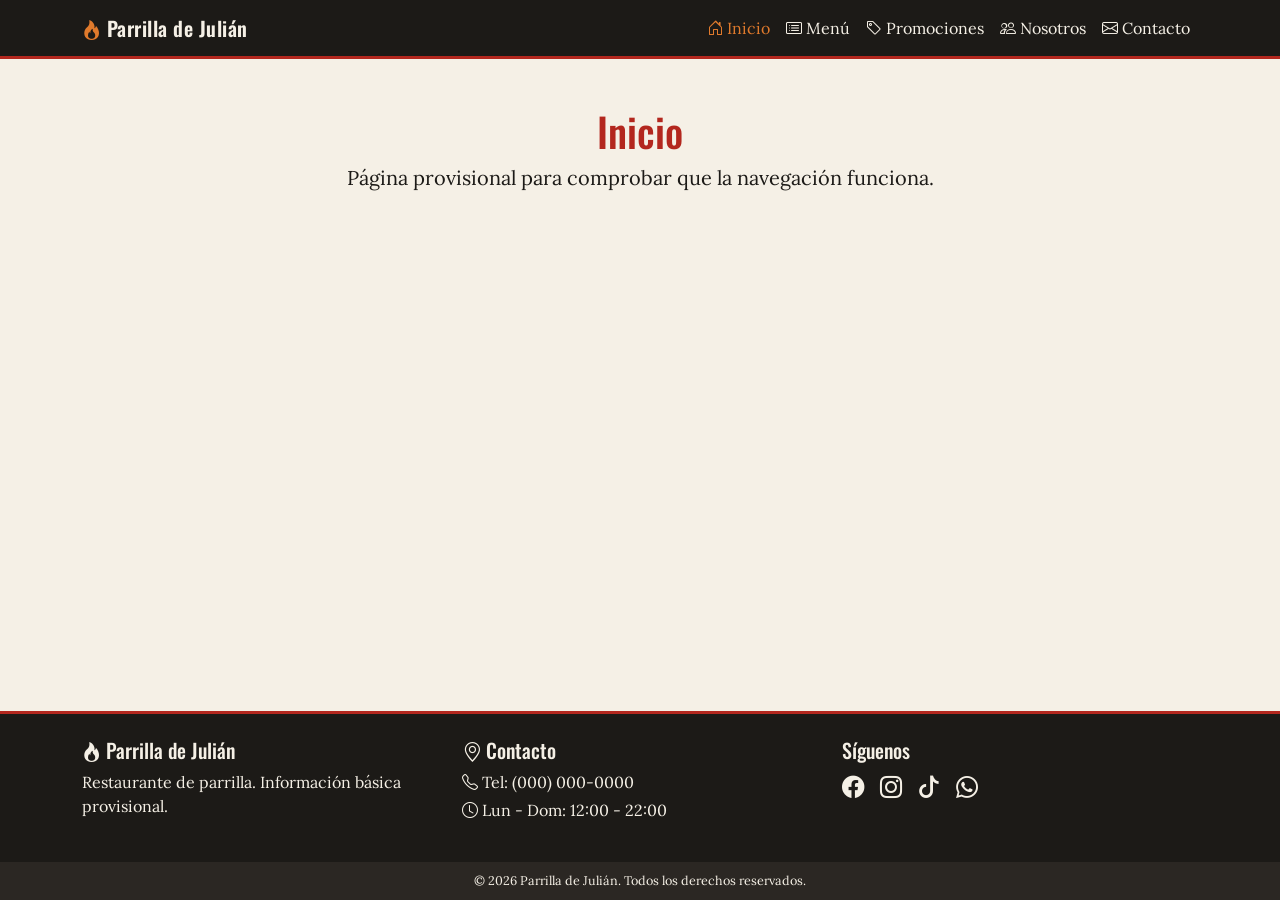
==== index.html @ 2fc9e14a "Estructura inicial" ====
<!DOCTYPE html>
<html lang="es">
<head>
  <meta charset="UTF-8">
  <meta name="viewport" content="width=device-width, initial-scale=1.0">
  <title>Parrilla de Julián | Inicio</title>
  <link href="https://cdn.jsdelivr.net/npm/bootstrap@5.3.3/dist/css/bootstrap.min.css" rel="stylesheet">
  <link href="https://cdn.jsdelivr.net/npm/bootstrap-icons@1.11.3/font/bootstrap-icons.min.css" rel="stylesheet">
  <link rel="preconnect" href="https://fonts.googleapis.com">
  <link rel="preconnect" href="https://fonts.gstatic.com" crossorigin>
  <link href="https://fonts.googleapis.com/css2?family=Lora:ital,wght@0,400;0,500;1,400&family=Oswald:wght@400;500;600;700&display=swap" rel="stylesheet">
  <link href="css/estilos.css" rel="stylesheet">
</head>
<body>
  <header>
    <nav class="navbar navbar-expand-lg navbar-dark navbar-parrilla">
      <div class="container">
        <a class="navbar-brand" href="index.html">
          <i class="bi bi-fire me-1"></i>Parrilla de Julián
        </a>
        <button class="navbar-toggler" type="button" data-bs-toggle="collapse" data-bs-target="#navbarNav" aria-controls="navbarNav" aria-expanded="false" aria-label="Abrir menú de navegación">
          <span class="navbar-toggler-icon"></span>
        </button>
        <div class="collapse navbar-collapse" id="navbarNav">
          <ul class="navbar-nav ms-auto">
            <li class="nav-item">
              <a class="nav-link active" aria-current="page" href="index.html"><i class="bi bi-house-door me-1"></i>Inicio</a>
            </li>
            <li class="nav-item">
              <a class="nav-link" href="menu.html"><i class="bi bi-card-list me-1"></i>Menú</a>
            </li>
            <li class="nav-item">
              <a class="nav-link" href="promociones.html"><i class="bi bi-tag me-1"></i>Promociones</a>
            </li>
            <li class="nav-item">
              <a class="nav-link" href="nosotros.html"><i class="bi bi-people me-1"></i>Nosotros</a>
            </li>
            <li class="nav-item">
              <a class="nav-link" href="contacto.html"><i class="bi bi-envelope me-1"></i>Contacto</a>
            </li>
          </ul>
        </div>
      </div>
    </nav>
  </header>

  <main class="container py-5">
    <section class="text-center">
      <h1 class="titulo-provisional">Inicio</h1>
      <p class="lead">Página provisional para comprobar que la navegación funciona.</p>
    </section>
  </main>

  <footer class="footer-parrilla mt-auto">
    <div class="container py-4">
      <div class="row text-center text-md-start">
        <div class="col-md-4 mb-3">
          <h2 class="h5"><i class="bi bi-fire me-1"></i>Parrilla de Julián</h2>
          <p class="mb-0">Restaurante de parrilla. Información básica provisional.</p>
        </div>
        <div class="col-md-4 mb-3">
          <h2 class="h5"><i class="bi bi-geo-alt me-1"></i>Contacto</h2>
          <p class="mb-1"><i class="bi bi-telephone me-1"></i>Tel: (000) 000-0000</p>
          <p class="mb-0"><i class="bi bi-clock me-1"></i>Lun - Dom: 12:00 - 22:00</p>
        </div>
        <div class="col-md-4 mb-3">
          <h2 class="h5">Síguenos</h2>
          <div class="redes">
            <a href="#" aria-label="Facebook"><i class="bi bi-facebook"></i></a>
            <a href="#" aria-label="Instagram"><i class="bi bi-instagram"></i></a>
            <a href="#" aria-label="TikTok"><i class="bi bi-tiktok"></i></a>
            <a href="#" aria-label="WhatsApp"><i class="bi bi-whatsapp"></i></a>
          </div>
        </div>
      </div>
    </div>
    <div class="footer-copy text-center py-2">
      <small>&copy; 2026 Parrilla de Julián. Todos los derechos reservados.</small>
    </div>
  </footer>

  <script src="https://cdn.jsdelivr.net/npm/bootstrap@5.3.3/dist/js/bootstrap.bundle.min.js"></script>
</body>
</html>
---- css/estilos.css ----
:root {
  --carbon: #1c1a17;
  --carbon-claro: #2b2723;
  --brasa: #b3271e;
  --fuego: #e07a2c;
  --dorado: #c9a227;
  --hueso: #f5f0e6;
  --humo: #6c6460;

  --fuente-titulos: "Oswald", sans-serif;
  --fuente-texto: "Lora", serif;
}

body {
  font-family: var(--fuente-texto);
  background-color: var(--hueso);
  color: var(--carbon);
  display: flex;
  flex-direction: column;
  min-height: 100vh;
}

h1, h2, h3, .navbar-brand {
  font-family: var(--fuente-titulos);
}

.navbar-parrilla {
  background-color: var(--carbon);
  border-bottom: 3px solid var(--brasa);
}

.navbar-parrilla .navbar-brand {
  color: var(--hueso);
  font-weight: 600;
  letter-spacing: 0.5px;
}

.navbar-parrilla .navbar-brand i {
  color: var(--fuego);
}

.navbar-parrilla .nav-link {
  color: var(--hueso);
}

.navbar-parrilla .nav-link:hover,
.navbar-parrilla .nav-link.active {
  color: var(--fuego);
}

main {
  flex: 1;
}

.titulo-provisional {
  color: var(--brasa);
}

.footer-parrilla {
  background-color: var(--carbon);
  color: var(--hueso);
  border-top: 3px solid var(--brasa);
}

.footer-parrilla a {
  color: var(--hueso);
  text-decoration: none;
}

.footer-parrilla a:hover {
  color: var(--fuego);
}

.footer-parrilla .redes a {
  font-size: 1.4rem;
  margin-right: 0.75rem;
}

.footer-copy {
  background-color: var(--carbon-claro);
  font-size: 0.9rem;
}
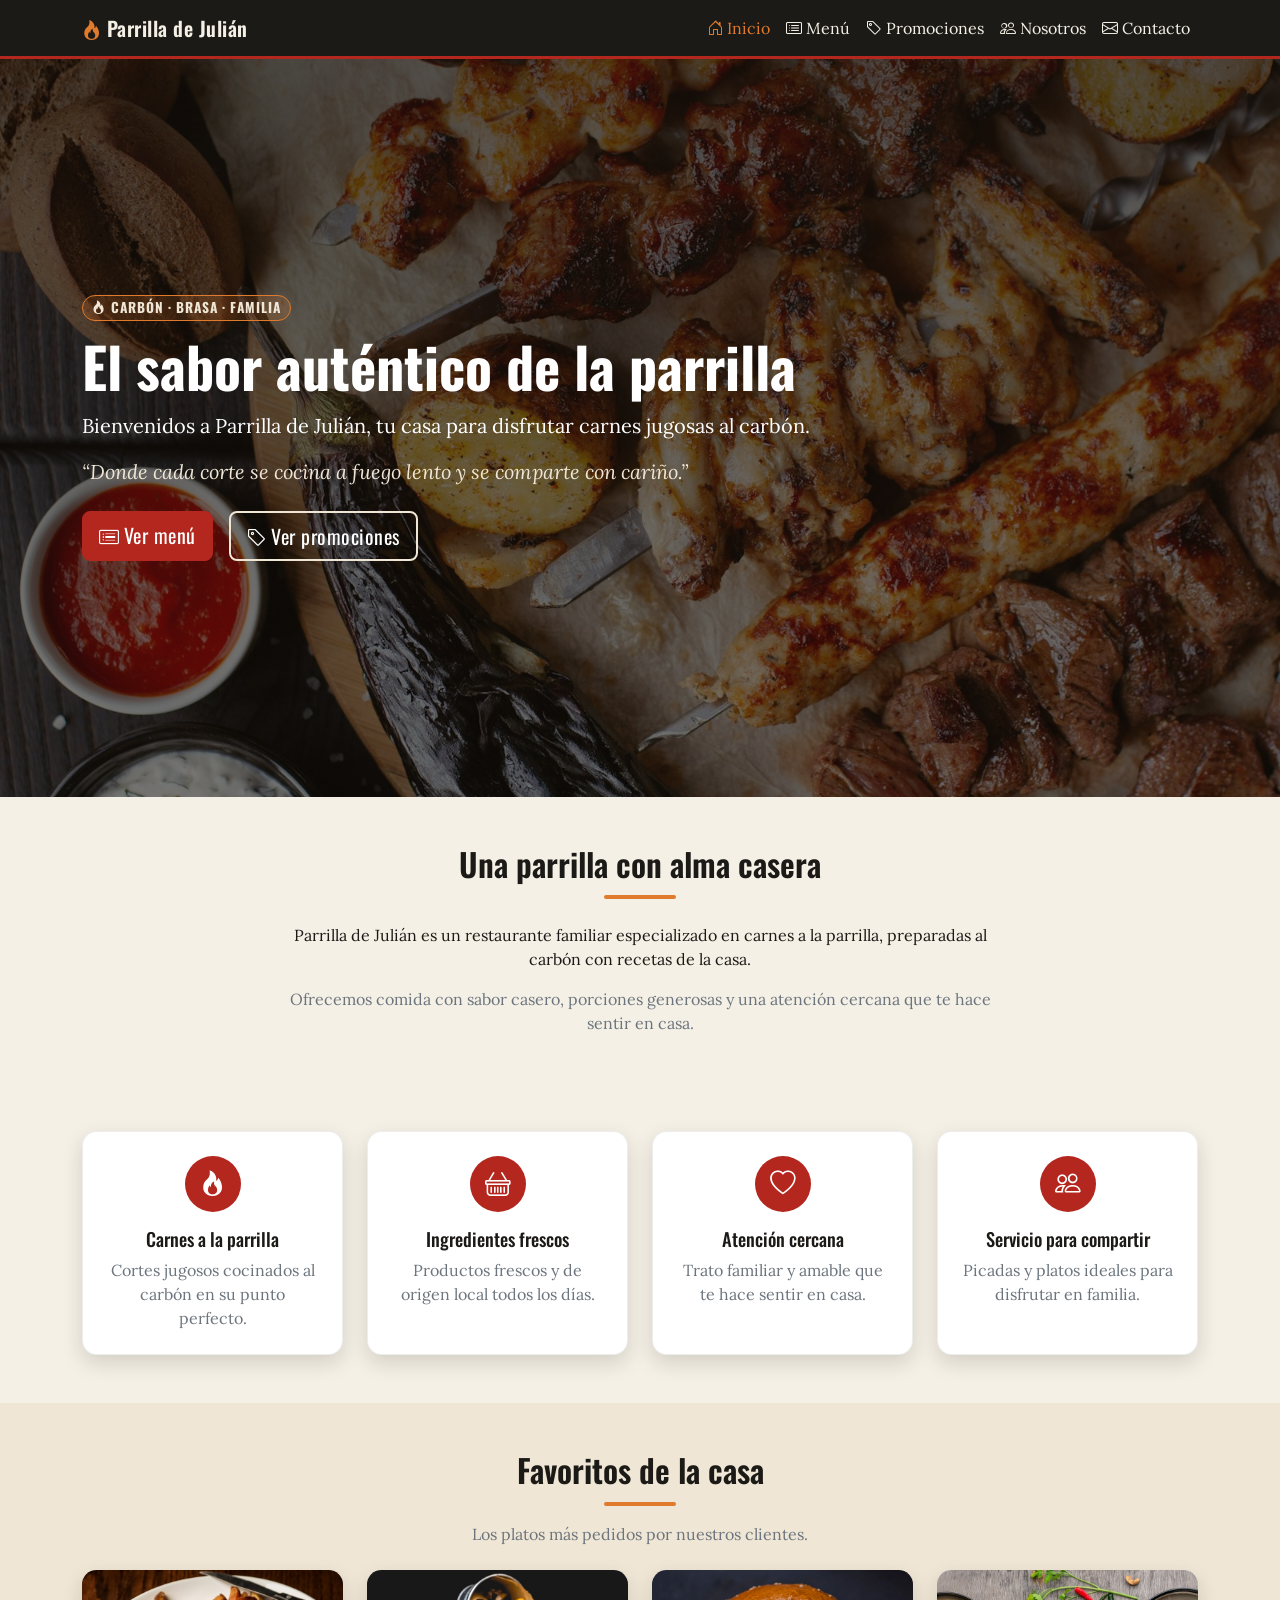
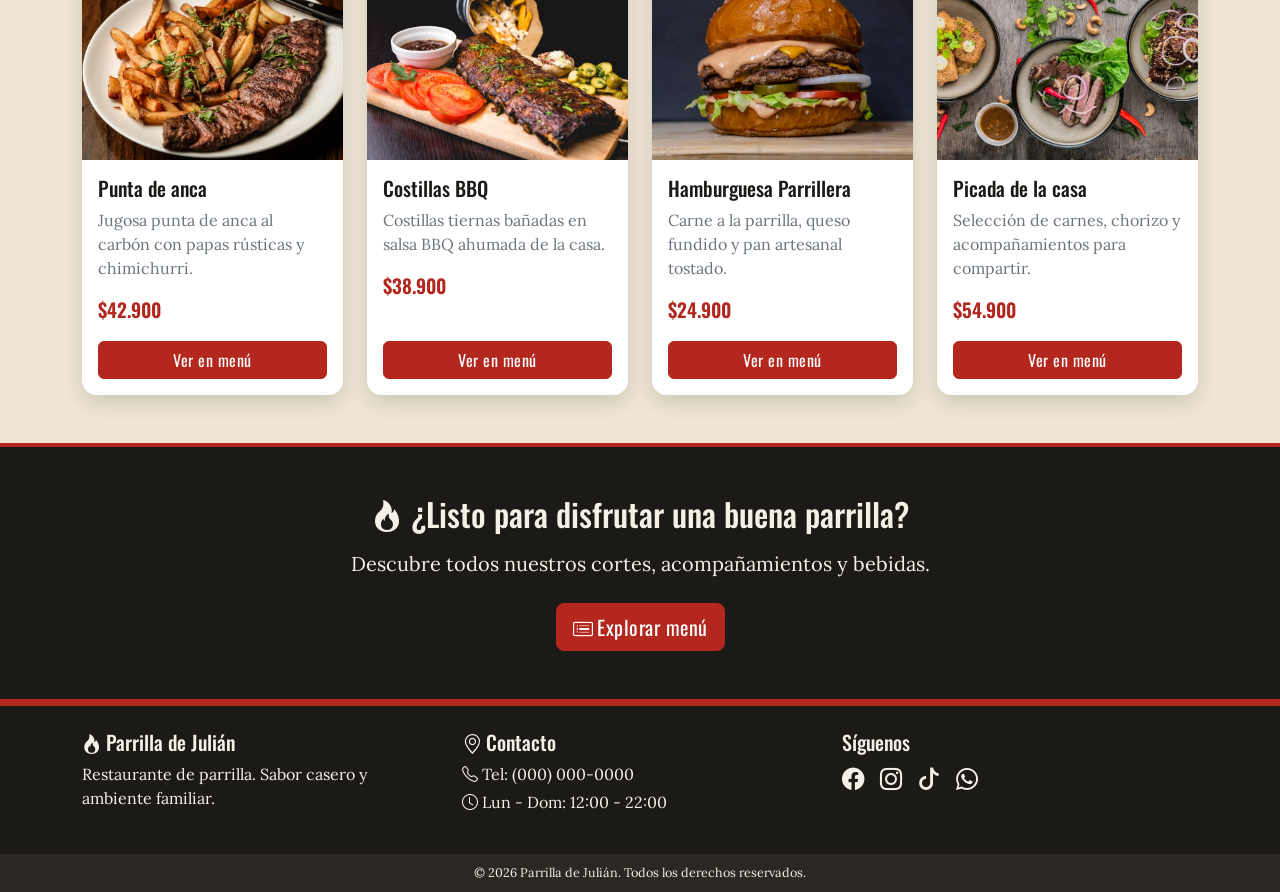
==== commit 32e9d1e5: "Add hero section and update homepage content with new images and descriptions" ====
--- a/index.html
+++ b/index.html
@@ -3,6 +3,7 @@
 <head>
   <meta charset="UTF-8">
   <meta name="viewport" content="width=device-width, initial-scale=1.0">
+  <meta name="description" content="Parrilla de Julián: carnes a la parrilla con sabor casero y atención cercana.">
   <title>Parrilla de Julián | Inicio</title>
   <link href="https://cdn.jsdelivr.net/npm/bootstrap@5.3.3/dist/css/bootstrap.min.css" rel="stylesheet">
   <link href="https://cdn.jsdelivr.net/npm/bootstrap-icons@1.11.3/font/bootstrap-icons.min.css" rel="stylesheet">
@@ -44,10 +45,139 @@
     </nav>
   </header>
 
-  <main class="container py-5">
-    <section class="text-center">
-      <h1 class="titulo-provisional">Inicio</h1>
-      <p class="lead">Página provisional para comprobar que la navegación funciona.</p>
+  <main>
+    <section class="hero">
+      <div class="hero-overlay"></div>
+      <div class="container hero-contenido py-5">
+        <div class="row">
+          <div class="col-12 col-lg-8">
+            <span class="badge rounded-pill hero-etiqueta mb-3"><i class="bi bi-fire me-1"></i>Carbón · Brasa · Familia</span>
+            <h1 class="display-4">El sabor auténtico de la parrilla</h1>
+            <p class="lead mt-3">Bienvenidos a Parrilla de Julián, tu casa para disfrutar carnes jugosas al carbón.</p>
+            <p class="frase fs-5">“Donde cada corte se cocina a fuego lento y se comparte con cariño.”</p>
+            <div class="d-flex flex-column flex-sm-row gap-3 mt-4">
+              <a href="menu.html" class="btn btn-brasa btn-lg"><i class="bi bi-card-list me-1"></i>Ver menú</a>
+              <a href="promociones.html" class="btn btn-fuego btn-lg"><i class="bi bi-tag me-1"></i>Ver promociones</a>
+            </div>
+          </div>
+        </div>
+      </div>
+    </section>
+
+    <section class="presentacion py-5">
+      <div class="container">
+        <div class="row justify-content-center">
+          <div class="col-12 col-lg-8 text-center">
+            <h2 class="seccion-titulo">Una parrilla con alma casera</h2>
+            <div class="separador"></div>
+            <p class="mt-4">Parrilla de Julián es un restaurante familiar especializado en carnes a la parrilla, preparadas al carbón con recetas de la casa.</p>
+            <p class="mb-0 text-secondary">Ofrecemos comida con sabor casero, porciones generosas y una atención cercana que te hace sentir en casa.</p>
+          </div>
+        </div>
+      </div>
+    </section>
+
+    <section class="py-5">
+      <div class="container">
+        <div class="row g-4 text-center">
+          <div class="col-12 col-sm-6 col-lg-3 d-flex align-items-stretch">
+            <article class="dato-card p-4 w-100">
+              <span class="dato-icono mb-3"><i class="bi bi-fire"></i></span>
+              <h3>Carnes a la parrilla</h3>
+              <p class="text-secondary mb-0">Cortes jugosos cocinados al carbón en su punto perfecto.</p>
+            </article>
+          </div>
+          <div class="col-12 col-sm-6 col-lg-3 d-flex align-items-stretch">
+            <article class="dato-card p-4 w-100">
+              <span class="dato-icono mb-3"><i class="bi bi-basket"></i></span>
+              <h3>Ingredientes frescos</h3>
+              <p class="text-secondary mb-0">Productos frescos y de origen local todos los días.</p>
+            </article>
+          </div>
+          <div class="col-12 col-sm-6 col-lg-3 d-flex align-items-stretch">
+            <article class="dato-card p-4 w-100">
+              <span class="dato-icono mb-3"><i class="bi bi-heart"></i></span>
+              <h3>Atención cercana</h3>
+              <p class="text-secondary mb-0">Trato familiar y amable que te hace sentir en casa.</p>
+            </article>
+          </div>
+          <div class="col-12 col-sm-6 col-lg-3 d-flex align-items-stretch">
+            <article class="dato-card p-4 w-100">
+              <span class="dato-icono mb-3"><i class="bi bi-people"></i></span>
+              <h3>Servicio para compartir</h3>
+              <p class="text-secondary mb-0">Picadas y platos ideales para disfrutar en familia.</p>
+            </article>
+          </div>
+        </div>
+      </div>
+    </section>
+
+    <section class="favoritos py-5">
+      <div class="container">
+        <div class="text-center mb-4">
+          <h2 class="seccion-titulo">Favoritos de la casa</h2>
+          <div class="separador"></div>
+          <p class="text-secondary mt-3">Los platos más pedidos por nuestros clientes.</p>
+        </div>
+        <div class="row g-4">
+          <div class="col-12 col-sm-6 col-lg-3 d-flex align-items-stretch">
+            <article class="card producto-card h-100 w-100">
+              <img src="img/punta-anca.jpg" class="card-img-top" alt="Punta de anca a la parrilla">
+              <div class="card-body d-flex flex-column">
+                <h3 class="card-title h5">Punta de anca</h3>
+                <p class="card-text text-secondary">Jugosa punta de anca al carbón con papas rústicas y chimichurri.</p>
+                <p class="precio mb-3">$42.900</p>
+                <a href="menu.html" class="btn btn-brasa mt-auto">Ver en menú</a>
+              </div>
+            </article>
+          </div>
+          <div class="col-12 col-sm-6 col-lg-3 d-flex align-items-stretch">
+            <article class="card producto-card h-100 w-100">
+              <img src="img/costillas-bbq.jpg" class="card-img-top" alt="Costillas BBQ a la parrilla">
+              <div class="card-body d-flex flex-column">
+                <h3 class="card-title h5">Costillas BBQ</h3>
+                <p class="card-text text-secondary">Costillas tiernas bañadas en salsa BBQ ahumada de la casa.</p>
+                <p class="precio mb-3">$38.900</p>
+                <a href="menu.html" class="btn btn-brasa mt-auto">Ver en menú</a>
+              </div>
+            </article>
+          </div>
+          <div class="col-12 col-sm-6 col-lg-3 d-flex align-items-stretch">
+            <article class="card producto-card h-100 w-100">
+              <img src="img/hamburguesa-parrillera.jpg" class="card-img-top" alt="Hamburguesa parrillera con queso">
+              <div class="card-body d-flex flex-column">
+                <h3 class="card-title h5">Hamburguesa Parrillera</h3>
+                <p class="card-text text-secondary">Carne a la parrilla, queso fundido y pan artesanal tostado.</p>
+                <p class="precio mb-3">$24.900</p>
+                <a href="menu.html" class="btn btn-brasa mt-auto">Ver en menú</a>
+              </div>
+            </article>
+          </div>
+          <div class="col-12 col-sm-6 col-lg-3 d-flex align-items-stretch">
+            <article class="card producto-card h-100 w-100">
+              <img src="img/picada-casa.jpg" class="card-img-top" alt="Picada de la casa para compartir">
+              <div class="card-body d-flex flex-column">
+                <h3 class="card-title h5">Picada de la casa</h3>
+                <p class="card-text text-secondary">Selección de carnes, chorizo y acompañamientos para compartir.</p>
+                <p class="precio mb-3">$54.900</p>
+                <a href="menu.html" class="btn btn-brasa mt-auto">Ver en menú</a>
+              </div>
+            </article>
+          </div>
+        </div>
+      </div>
+    </section>
+
+    <section class="cta-final py-5 text-center">
+      <div class="container">
+        <div class="row justify-content-center">
+          <div class="col-12 col-lg-8">
+            <h2><i class="bi bi-fire me-2"></i>¿Listo para disfrutar una buena parrilla?</h2>
+            <p class="lead mt-3 mb-4">Descubre todos nuestros cortes, acompañamientos y bebidas.</p>
+            <a href="menu.html" class="btn btn-brasa btn-lg"><i class="bi bi-card-list me-1"></i>Explorar menú</a>
+          </div>
+        </div>
+      </div>
     </section>
   </main>
 
@@ -56,7 +186,7 @@
       <div class="row text-center text-md-start">
         <div class="col-md-4 mb-3">
           <h2 class="h5"><i class="bi bi-fire me-1"></i>Parrilla de Julián</h2>
-          <p class="mb-0">Restaurante de parrilla. Información básica provisional.</p>
+          <p class="mb-0">Restaurante de parrilla. Sabor casero y ambiente familiar.</p>
         </div>
         <div class="col-md-4 mb-3">
           <h2 class="h5"><i class="bi bi-geo-alt me-1"></i>Contacto</h2>
--- a/css/estilos.css
+++ b/css/estilos.css
@@ -2,13 +2,22 @@
   --carbon: #1c1a17;
   --carbon-claro: #2b2723;
   --brasa: #b3271e;
+  --brasa-oscura: #8c1d16;
   --fuego: #e07a2c;
   --dorado: #c9a227;
   --hueso: #f5f0e6;
+  --crema: #efe6d5;
   --humo: #6c6460;
 
   --fuente-titulos: "Oswald", sans-serif;
   --fuente-texto: "Lora", serif;
+
+  --radio: 0.9rem;
+  --sombra: 0 0.5rem 1.25rem rgba(28, 26, 23, 0.15);
+}
+
+html, body {
+  overflow-x: hidden;
 }
 
 body {
@@ -20,10 +29,19 @@
   min-height: 100vh;
 }
 
+img {
+  max-width: 100%;
+}
+
 h1, h2, h3, .navbar-brand {
   font-family: var(--fuente-titulos);
 }
 
+main {
+  flex: 1;
+}
+
+/* Navbar */
 .navbar-parrilla {
   background-color: var(--carbon);
   border-bottom: 3px solid var(--brasa);
@@ -48,14 +66,163 @@
   color: var(--fuego);
 }
 
-main {
-  flex: 1;
-}
-
-.titulo-provisional {
+/* Hero */
+.hero {
+  position: relative;
+  min-height: 82vh;
+  display: flex;
+  align-items: center;
+  color: #fff;
+  background: url("../img/hero-parrilla.jpg") center / cover no-repeat;
+}
+
+.hero-overlay {
+  position: absolute;
+  inset: 0;
+  background: linear-gradient(rgba(20, 14, 10, 0.72), rgba(20, 14, 10, 0.55));
+}
+
+.hero-contenido {
+  position: relative;
+  z-index: 1;
+}
+
+.hero-etiqueta {
+  background-color: rgba(224, 122, 44, 0.18);
+  border: 1px solid var(--fuego);
+  color: var(--crema);
+  font-family: var(--fuente-titulos);
+  letter-spacing: 1px;
+  text-transform: uppercase;
+  font-size: 0.85rem;
+}
+
+.hero h1 {
+  font-weight: 700;
+  line-height: 1.05;
+}
+
+.hero .frase {
+  color: var(--crema);
+  font-style: italic;
+}
+
+/* Botones */
+.btn-brasa {
+  background-color: var(--brasa);
+  border-color: var(--brasa);
+  color: #fff;
+  font-family: var(--fuente-titulos);
+  letter-spacing: 0.5px;
+}
+
+.btn-brasa:hover {
+  background-color: var(--brasa-oscura);
+  border-color: var(--brasa-oscura);
+  color: #fff;
+}
+
+.btn-fuego {
+  border: 2px solid var(--crema);
+  color: #fff;
+  font-family: var(--fuente-titulos);
+  letter-spacing: 0.5px;
+}
+
+.btn-fuego:hover {
+  background-color: var(--crema);
+  color: var(--carbon);
+}
+
+/* Secciones */
+.seccion-titulo {
+  color: var(--carbon);
+  font-weight: 600;
+}
+
+.separador {
+  width: 72px;
+  height: 4px;
+  background-color: var(--fuego);
+  border-radius: 4px;
+  margin: 0.75rem auto 0;
+}
+
+.presentacion {
+  background-color: var(--hueso);
+}
+
+/* Datos rápidos */
+.dato-card {
+  background-color: #fff;
+  border: 1px solid rgba(28, 26, 23, 0.08);
+  border-radius: var(--radio);
+  box-shadow: var(--sombra);
+  transition: transform 0.25s ease, box-shadow 0.25s ease;
+}
+
+.dato-card:hover {
+  transform: translateY(-5px);
+}
+
+.dato-icono {
+  width: 56px;
+  height: 56px;
+  display: inline-flex;
+  align-items: center;
+  justify-content: center;
+  font-size: 1.6rem;
+  color: #fff;
+  background-color: var(--brasa);
+  border-radius: 50%;
+}
+
+.dato-card h3 {
+  font-size: 1.15rem;
+}
+
+/* Productos */
+.favoritos {
+  background-color: var(--crema);
+}
+
+.producto-card {
+  border: none;
+  border-radius: var(--radio);
+  box-shadow: var(--sombra);
+  overflow: hidden;
+  transition: transform 0.25s ease, box-shadow 0.25s ease;
+}
+
+.producto-card:hover {
+  transform: translateY(-5px);
+}
+
+.producto-card .card-img-top {
+  height: 190px;
+  object-fit: cover;
+}
+
+.producto-card .card-title {
+  color: var(--carbon);
+}
+
+.precio {
+  font-family: var(--fuente-titulos);
   color: var(--brasa);
-}
-
+  font-weight: 600;
+  font-size: 1.2rem;
+}
+
+/* CTA final */
+.cta-final {
+  background-color: var(--carbon);
+  color: var(--hueso);
+  border-top: 4px solid var(--brasa);
+  border-bottom: 4px solid var(--brasa);
+}
+
+/* Footer */
 .footer-parrilla {
   background-color: var(--carbon);
   color: var(--hueso);
@@ -80,3 +247,14 @@
   background-color: var(--carbon-claro);
   font-size: 0.9rem;
 }
+
+@media (max-width: 575.98px) {
+  .hero {
+    min-height: 92vh;
+    text-align: center;
+  }
+
+  .hero .d-flex {
+    justify-content: center;
+  }
+}
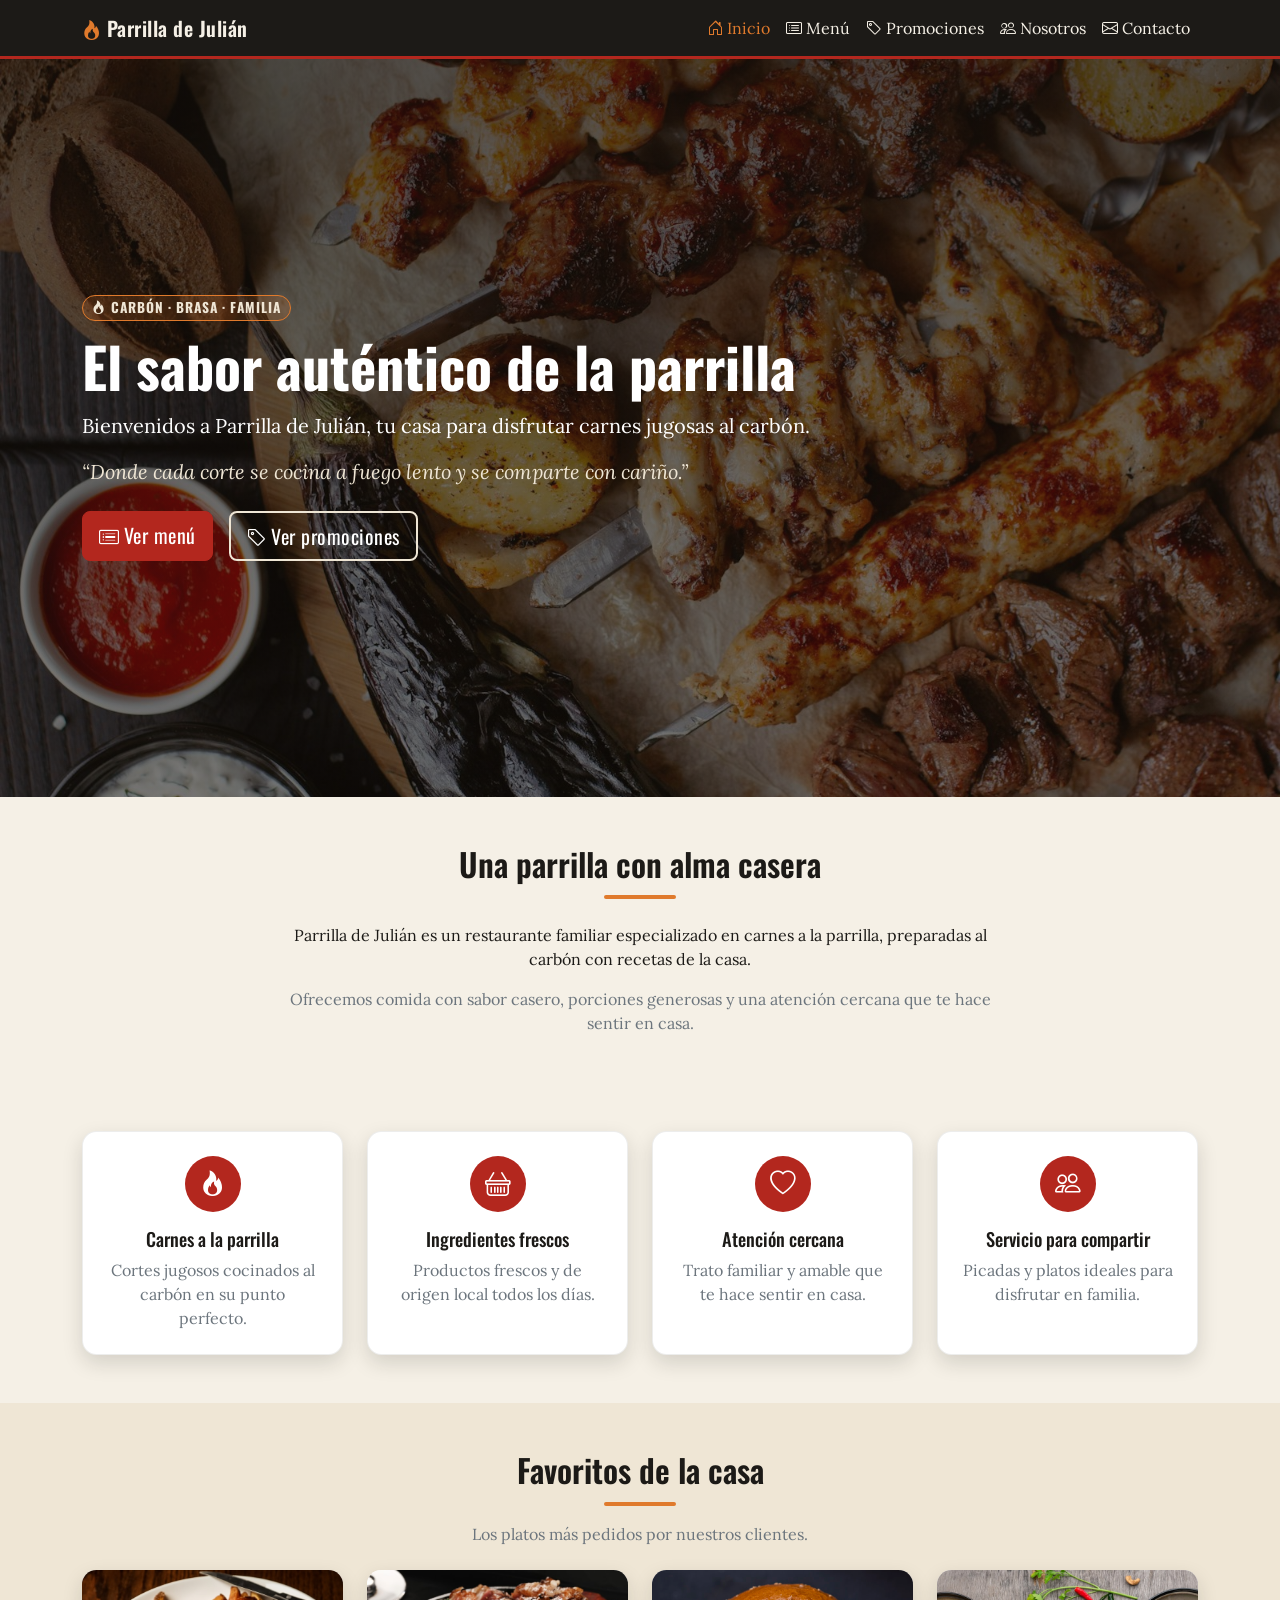
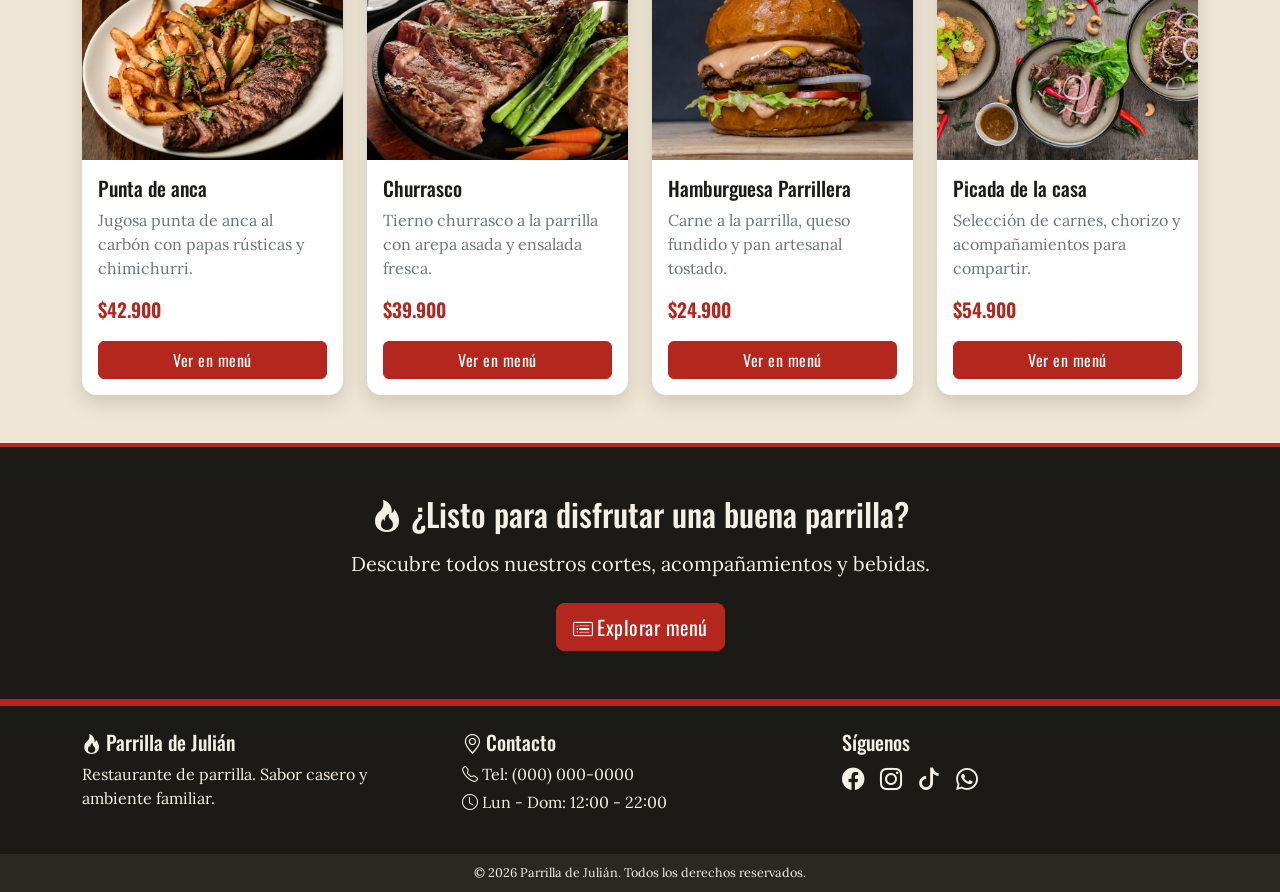
==== commit 5ecce15e: "Update README, enhance contacto and promociones pages, and improve styles for better responsiveness " ====
--- a/index.html
+++ b/index.html
@@ -133,11 +133,11 @@
           </div>
           <div class="col-12 col-sm-6 col-lg-3 d-flex align-items-stretch">
             <article class="card producto-card h-100 w-100">
-              <img src="img/costillas-bbq.jpg" class="card-img-top" alt="Costillas BBQ a la parrilla">
-              <div class="card-body d-flex flex-column">
-                <h3 class="card-title h5">Costillas BBQ</h3>
-                <p class="card-text text-secondary">Costillas tiernas bañadas en salsa BBQ ahumada de la casa.</p>
-                <p class="precio mb-3">$38.900</p>
+              <img src="img/churrasco.jpg" class="card-img-top" alt="Churrasco a la parrilla en su punto">
+              <div class="card-body d-flex flex-column">
+                <h3 class="card-title h5">Churrasco</h3>
+                <p class="card-text text-secondary">Tierno churrasco a la parrilla con arepa asada y ensalada fresca.</p>
+                <p class="precio mb-3">$39.900</p>
                 <a href="menu.html" class="btn btn-brasa mt-auto">Ver en menú</a>
               </div>
             </article>
--- a/css/estilos.css
+++ b/css/estilos.css
@@ -248,6 +248,186 @@
   font-size: 0.9rem;
 }
 
+/* Menú */
+.menu-encabezado {
+  background-color: var(--carbon);
+  color: var(--hueso);
+  border-bottom: 4px solid var(--brasa);
+}
+
+.categoria-titulo {
+  font-weight: 600;
+}
+
+.categoria-titulo i {
+  color: var(--brasa);
+}
+
+.separador-izq {
+  width: 72px;
+  height: 4px;
+  background-color: var(--fuego);
+  border-radius: 4px;
+  margin-top: 0.5rem;
+}
+
+.badge-brasa {
+  background-color: var(--brasa);
+  font-family: var(--fuente-titulos);
+  letter-spacing: 0.5px;
+}
+
+/* Promociones */
+.promo-encabezado {
+  background-color: var(--carbon);
+  color: var(--hueso);
+  border-bottom: 4px solid var(--brasa);
+}
+
+.promo-destacada {
+  border-left: 6px solid var(--brasa);
+  box-shadow: var(--sombra);
+}
+
+.promo-destacada-img {
+  max-width: 220px;
+}
+
+.propuesta-img {
+  min-height: 220px;
+}
+
+.promocion-card {
+  border: none;
+  border-radius: var(--radio);
+  box-shadow: var(--sombra);
+  overflow: hidden;
+  transition: transform 0.25s ease, box-shadow 0.25s ease;
+}
+
+.promocion-card:hover {
+  transform: translateY(-5px);
+}
+
+.promocion-card .card-img-top {
+  height: 200px;
+  object-fit: cover;
+}
+
+/* Nosotros */
+.nosotros-encabezado {
+  background-color: var(--carbon);
+  color: var(--hueso);
+  border-bottom: 4px solid var(--brasa);
+}
+
+.historia-img {
+  border-radius: var(--radio);
+  box-shadow: var(--sombra);
+  height: 100%;
+  min-height: 280px;
+  object-fit: cover;
+}
+
+.mision-card {
+  border: none;
+  border-top: 5px solid var(--brasa);
+  border-radius: var(--radio);
+  box-shadow: var(--sombra);
+}
+
+.mision-card.vision {
+  border-top-color: var(--fuego);
+}
+
+/* Contacto */
+.contacto-encabezado {
+  background-color: var(--carbon);
+  color: var(--hueso);
+  border-bottom: 4px solid var(--brasa);
+}
+
+.contacto-info {
+  border: none;
+  border-radius: var(--radio);
+  box-shadow: var(--sombra);
+}
+
+.contacto-item {
+  display: flex;
+  gap: 0.9rem;
+  align-items: flex-start;
+}
+
+.contacto-item i {
+  font-size: 1.4rem;
+  color: var(--brasa);
+}
+
+.formulario-contacto {
+  border: none;
+  border-radius: var(--radio);
+  box-shadow: var(--sombra);
+}
+
+.redes-contacto a {
+  display: inline-flex;
+  align-items: center;
+  justify-content: center;
+  width: 44px;
+  height: 44px;
+  font-size: 1.3rem;
+  color: var(--hueso);
+  background-color: var(--carbon);
+  border-radius: 50%;
+  margin-right: 0.6rem;
+  text-decoration: none;
+}
+
+.redes-contacto a:hover {
+  background-color: var(--brasa);
+  color: #fff;
+}
+
+/* Validación visual del teléfono (sin JavaScript) */
+.formulario-contacto #telefono:not(:placeholder-shown):invalid {
+  border-color: var(--brasa);
+  background-image: url("data:image/svg+xml,%3csvg xmlns='http://www.w3.org/2000/svg' viewBox='0 0 12 12' width='12' height='12' fill='none' stroke='%23b3271e'%3e%3ccircle cx='6' cy='6' r='4.5'/%3e%3cpath stroke-linejoin='round' d='M5.8 3.6h.4L6 6.5z'/%3e%3ccircle cx='6' cy='8.2' r='.6' fill='%23b3271e' stroke='none'/%3e%3c/svg%3e");
+  background-repeat: no-repeat;
+  background-position: right calc(0.375em + 0.1875rem) center;
+  background-size: calc(0.75em + 0.375rem) calc(0.75em + 0.375rem);
+}
+
+.formulario-contacto #telefono:not(:placeholder-shown):invalid:focus {
+  border-color: var(--brasa);
+  box-shadow: 0 0 0 0.25rem rgba(179, 39, 30, 0.25);
+}
+
+.formulario-contacto #telefono:not(:placeholder-shown):valid {
+  border-color: #198754;
+  background-image: url("data:image/svg+xml,%3csvg xmlns='http://www.w3.org/2000/svg' viewBox='0 0 8 8'%3e%3cpath fill='%23198754' d='M2.3 6.73.6 4.53c-.4-1.04.46-1.4 1.1-.8l1.1 1.4 3.4-3.8c.6-.63 1.6-.27 1.2.7l-4 4.6c-.43.5-.8.4-1.1.1z'/%3e%3c/svg%3e");
+  background-repeat: no-repeat;
+  background-position: right calc(0.375em + 0.1875rem) center;
+  background-size: calc(0.75em + 0.375rem) calc(0.75em + 0.375rem);
+}
+
+.formulario-contacto #telefono:not(:placeholder-shown):valid:focus {
+  border-color: #198754;
+  box-shadow: 0 0 0 0.25rem rgba(25, 135, 84, 0.25);
+}
+
+.precio-anterior {
+  color: var(--humo);
+  text-decoration: line-through;
+}
+
+.precio-promo {
+  font-family: var(--fuente-titulos);
+  color: var(--brasa);
+  font-weight: 600;
+  font-size: 1.25rem;
+}
+
 @media (max-width: 575.98px) {
   .hero {
     min-height: 92vh;
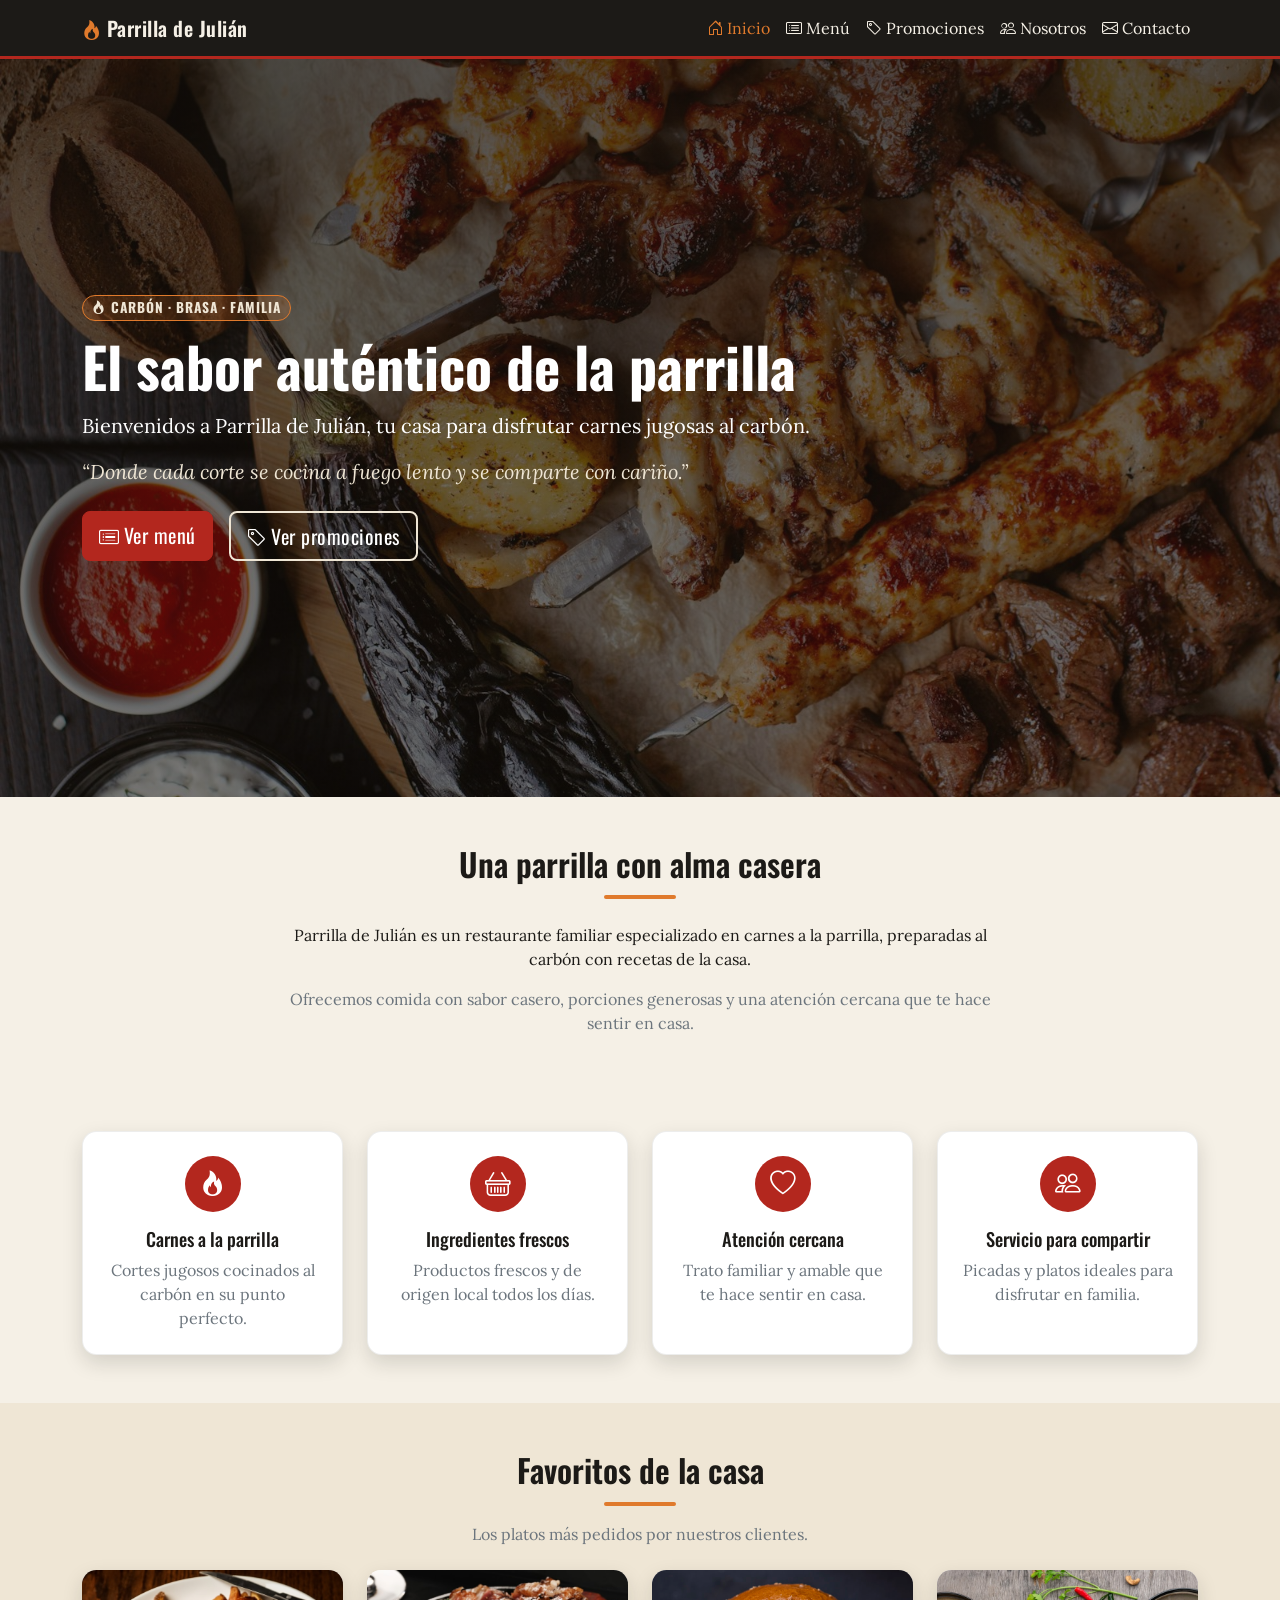
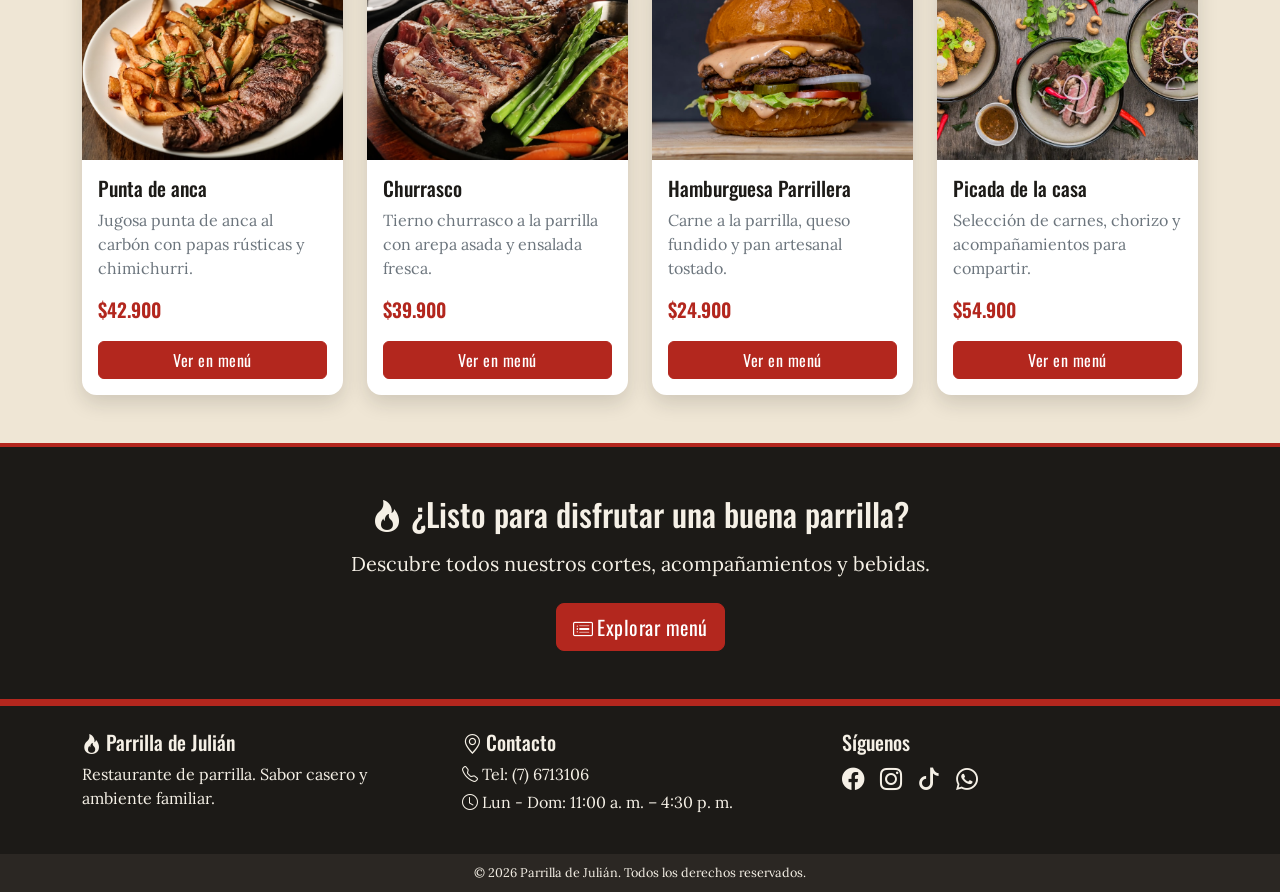
==== commit fd482b14: "Update contact information and social media links across multiple pages; enhance README description " ====
--- a/index.html
+++ b/index.html
@@ -190,16 +190,16 @@
         </div>
         <div class="col-md-4 mb-3">
           <h2 class="h5"><i class="bi bi-geo-alt me-1"></i>Contacto</h2>
-          <p class="mb-1"><i class="bi bi-telephone me-1"></i>Tel: (000) 000-0000</p>
-          <p class="mb-0"><i class="bi bi-clock me-1"></i>Lun - Dom: 12:00 - 22:00</p>
+          <p class="mb-1"><i class="bi bi-telephone me-1"></i>Tel: (7) 6713106</p>
+          <p class="mb-0"><i class="bi bi-clock me-1"></i>Lun - Dom: 11:00 a. m. – 4:30 p. m.</p>
         </div>
         <div class="col-md-4 mb-3">
           <h2 class="h5">Síguenos</h2>
           <div class="redes">
-            <a href="#" aria-label="Facebook"><i class="bi bi-facebook"></i></a>
-            <a href="#" aria-label="Instagram"><i class="bi bi-instagram"></i></a>
+            <a href="https://www.facebook.com/LaParrillaDeJulian" target="_blank" rel="noopener" aria-label="Facebook"><i class="bi bi-facebook"></i></a>
+            <a href="https://www.instagram.com/laparrilladejulian_/" target="_blank" rel="noopener" aria-label="Instagram"><i class="bi bi-instagram"></i></a>
             <a href="#" aria-label="TikTok"><i class="bi bi-tiktok"></i></a>
-            <a href="#" aria-label="WhatsApp"><i class="bi bi-whatsapp"></i></a>
+            <a href="https://api.whatsapp.com/send/?phone=57314495049" target="_blank" rel="noopener" aria-label="WhatsApp"><i class="bi bi-whatsapp"></i></a>
           </div>
         </div>
       </div>
--- a/css/estilos.css
+++ b/css/estilos.css
@@ -389,6 +389,17 @@
   color: #fff;
 }
 
+/* Confirmación visual del formulario (sin JavaScript) */
+.confirmacion-envio {
+  display: none;
+  scroll-margin-top: 5rem;
+  box-shadow: var(--sombra);
+}
+
+.confirmacion-envio:target {
+  display: block;
+}
+
 /* Validación visual del teléfono (sin JavaScript) */
 .formulario-contacto #telefono:not(:placeholder-shown):invalid {
   border-color: var(--brasa);
